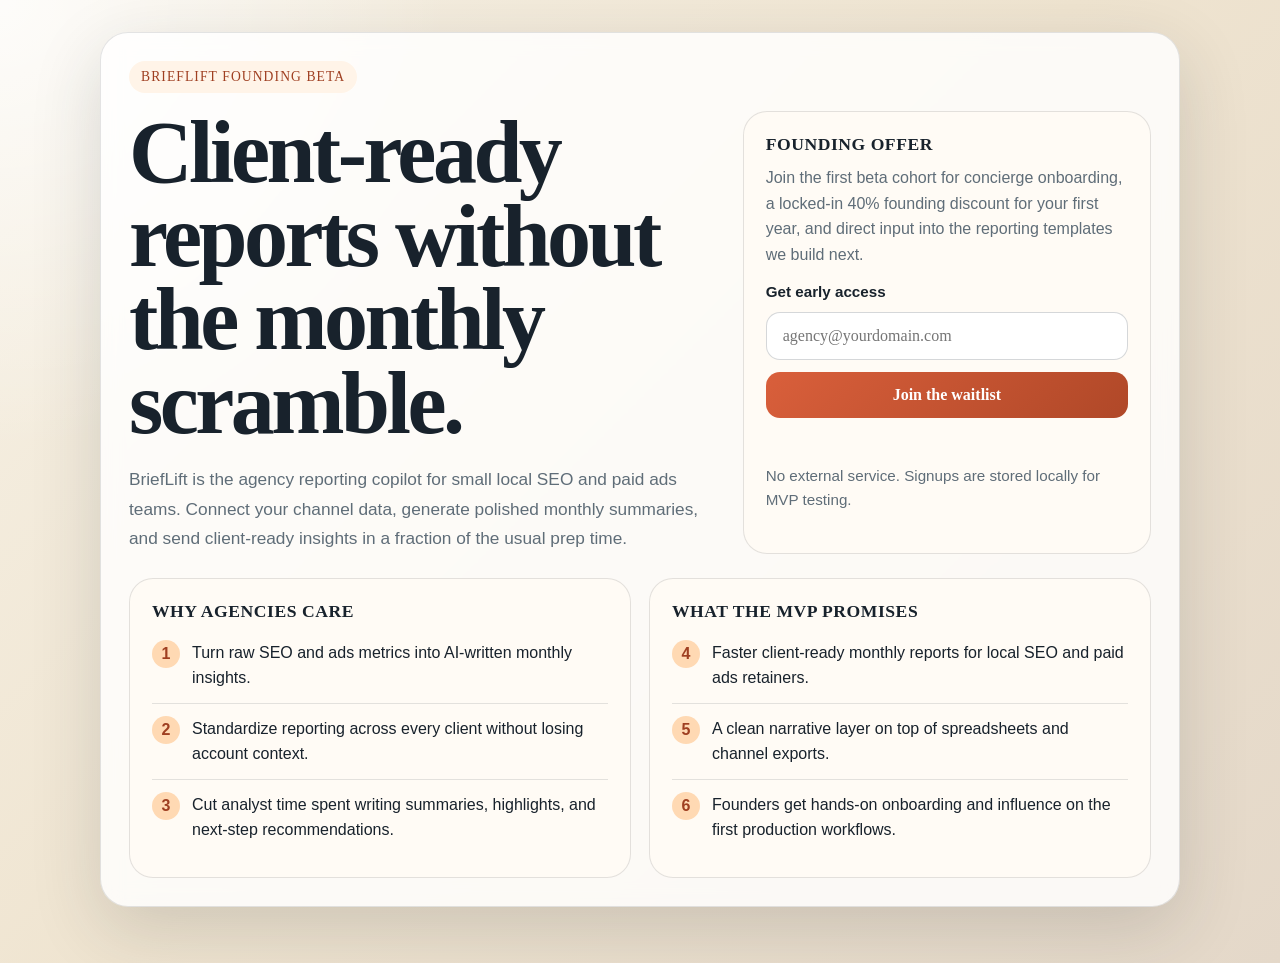
==== index.html @ 792a9b50 "feat: add agency reporting landing MVP" ====
<!DOCTYPE html>
<html lang="en">
  <head>
    <meta charset="UTF-8" />
    <meta name="viewport" content="width=device-width, initial-scale=1.0" />
    <title>BriefLift | Agency Reporting Copilot</title>
    <style>
      :root {
        color-scheme: light;
        --bg: #f3efe5;
        --panel: rgba(255, 255, 255, 0.82);
        --ink: #18222c;
        --muted: #5f6d78;
        --line: rgba(24, 34, 44, 0.12);
        --accent: #d95f3b;
        --accent-dark: #9f3f21;
        --highlight: #ffd9b3;
        --shadow: 0 22px 70px rgba(35, 41, 48, 0.16);
      }

      * {
        box-sizing: border-box;
      }

      body {
        margin: 0;
        font-family: Georgia, "Times New Roman", serif;
        color: var(--ink);
        background:
          radial-gradient(circle at top left, rgba(255, 255, 255, 0.8), transparent 28%),
          linear-gradient(135deg, #f7f2e7 0%, #efe4d0 48%, #e4d8c9 100%);
      }

      .shell {
        min-height: 100vh;
        padding: 32px 20px 56px;
      }

      .hero {
        max-width: 1080px;
        margin: 0 auto;
        padding: 28px;
        border: 1px solid var(--line);
        border-radius: 28px;
        background: var(--panel);
        box-shadow: var(--shadow);
        backdrop-filter: blur(10px);
      }

      .eyebrow {
        display: inline-block;
        margin: 0 0 18px;
        padding: 8px 12px;
        border-radius: 999px;
        background: #fff4e8;
        color: var(--accent-dark);
        font-size: 0.85rem;
        letter-spacing: 0.08em;
        text-transform: uppercase;
      }

      .grid {
        display: grid;
        grid-template-columns: minmax(0, 1.3fr) minmax(320px, 0.9fr);
        gap: 24px;
      }

      h1 {
        margin: 0;
        font-size: clamp(2.8rem, 7vw, 5.5rem);
        line-height: 0.95;
        letter-spacing: -0.04em;
      }

      .lede {
        max-width: 40rem;
        margin: 20px 0 0;
        font-family: "Trebuchet MS", Arial, sans-serif;
        font-size: 1.08rem;
        line-height: 1.7;
        color: var(--muted);
      }

      .panel {
        padding: 22px;
        border: 1px solid var(--line);
        border-radius: 24px;
        background: rgba(255, 251, 245, 0.94);
      }

      .panel h2,
      .details h2 {
        margin: 0 0 10px;
        font-size: 1.1rem;
        letter-spacing: 0.03em;
        text-transform: uppercase;
      }

      .offer-copy,
      .panel p,
      li,
      .fine {
        font-family: "Trebuchet MS", Arial, sans-serif;
        line-height: 1.6;
      }

      .offer-copy {
        margin: 0 0 14px;
        color: var(--muted);
      }

      ul {
        margin: 18px 0 0;
        padding: 0;
        list-style: none;
      }

      li {
        display: flex;
        gap: 12px;
        padding: 12px 0;
        border-top: 1px solid var(--line);
      }

      li:first-child {
        border-top: 0;
        padding-top: 0;
      }

      .mark {
        flex: 0 0 auto;
        width: 28px;
        height: 28px;
        border-radius: 50%;
        display: grid;
        place-items: center;
        background: var(--highlight);
        color: var(--accent-dark);
        font-weight: 700;
      }

      form {
        display: grid;
        gap: 12px;
        margin-top: 16px;
      }

      label {
        font-family: "Trebuchet MS", Arial, sans-serif;
        font-size: 0.95rem;
        font-weight: 700;
      }

      input {
        width: 100%;
        padding: 14px 16px;
        border: 1px solid rgba(24, 34, 44, 0.18);
        border-radius: 14px;
        font: inherit;
        background: #fff;
      }

      button {
        border: 0;
        border-radius: 14px;
        padding: 14px 16px;
        font: inherit;
        font-weight: 700;
        color: #fff;
        background: linear-gradient(135deg, var(--accent) 0%, #b04828 100%);
        cursor: pointer;
      }

      button:hover {
        filter: brightness(1.03);
      }

      #form-status {
        min-height: 1.5em;
        margin: 6px 0 0;
        color: var(--accent-dark);
        font-family: "Trebuchet MS", Arial, sans-serif;
      }

      .details {
        margin-top: 24px;
        display: grid;
        grid-template-columns: repeat(2, minmax(0, 1fr));
        gap: 18px;
      }

      .fine {
        color: var(--muted);
        font-size: 0.95rem;
      }

      @media (max-width: 860px) {
        .grid,
        .details {
          grid-template-columns: 1fr;
        }

        .hero {
          padding: 20px;
        }
      }
    </style>
  </head>
  <body>
    <main class="shell">
      <section class="hero">
        <span class="eyebrow">BriefLift founding beta</span>
        <div class="grid">
          <div>
            <h1>Client-ready reports without the monthly scramble.</h1>
            <p class="lede">
              BriefLift is the agency reporting copilot for small local SEO and paid ads teams.
              Connect your channel data, generate polished monthly summaries, and send client-ready
              insights in a fraction of the usual prep time.
            </p>
          </div>

          <aside class="panel">
            <h2>Founding offer</h2>
            <p class="offer-copy">
              Join the first beta cohort for concierge onboarding, a locked-in 40% founding
              discount for your first year, and direct input into the reporting templates we build
              next.
            </p>

            <form id="signup-form">
              <label for="email">Get early access</label>
              <input
                id="email"
                name="email"
                type="email"
                autocomplete="email"
                placeholder="agency@yourdomain.com"
                required
              />
              <button type="submit">Join the waitlist</button>
            </form>
            <p id="form-status" aria-live="polite"></p>
            <p class="fine">No external service. Signups are stored locally for MVP testing.</p>
          </aside>
        </div>

        <section class="details">
          <div class="panel">
            <h2>Why agencies care</h2>
            <ul>
              <li><span class="mark">1</span><span>Turn raw SEO and ads metrics into AI-written monthly insights.</span></li>
              <li><span class="mark">2</span><span>Standardize reporting across every client without losing account context.</span></li>
              <li><span class="mark">3</span><span>Cut analyst time spent writing summaries, highlights, and next-step recommendations.</span></li>
            </ul>
          </div>

          <div class="panel">
            <h2>What the MVP promises</h2>
            <ul>
              <li><span class="mark">4</span><span>Faster client-ready monthly reports for local SEO and paid ads retainers.</span></li>
              <li><span class="mark">5</span><span>A clean narrative layer on top of spreadsheets and channel exports.</span></li>
              <li><span class="mark">6</span><span>Founders get hands-on onboarding and influence on the first production workflows.</span></li>
            </ul>
          </div>
        </section>
      </section>
    </main>

    <script>
      const form = document.getElementById("signup-form");
      const emailInput = document.getElementById("email");
      const statusEl = document.getElementById("form-status");

      form.addEventListener("submit", async (event) => {
        event.preventDefault();
        statusEl.textContent = "Saving your spot...";

        try {
          const response = await fetch("/signup", {
            method: "POST",
            headers: { "Content-Type": "application/json" },
            body: JSON.stringify({ email: emailInput.value }),
          });

          const payload = await response.json();
          statusEl.textContent = payload.message;

          if (response.ok) {
            form.reset();
          }
        } catch (error) {
          statusEl.textContent = "Local signup failed. Try again.";
        }
      });
    </script>
  </body>
</html>
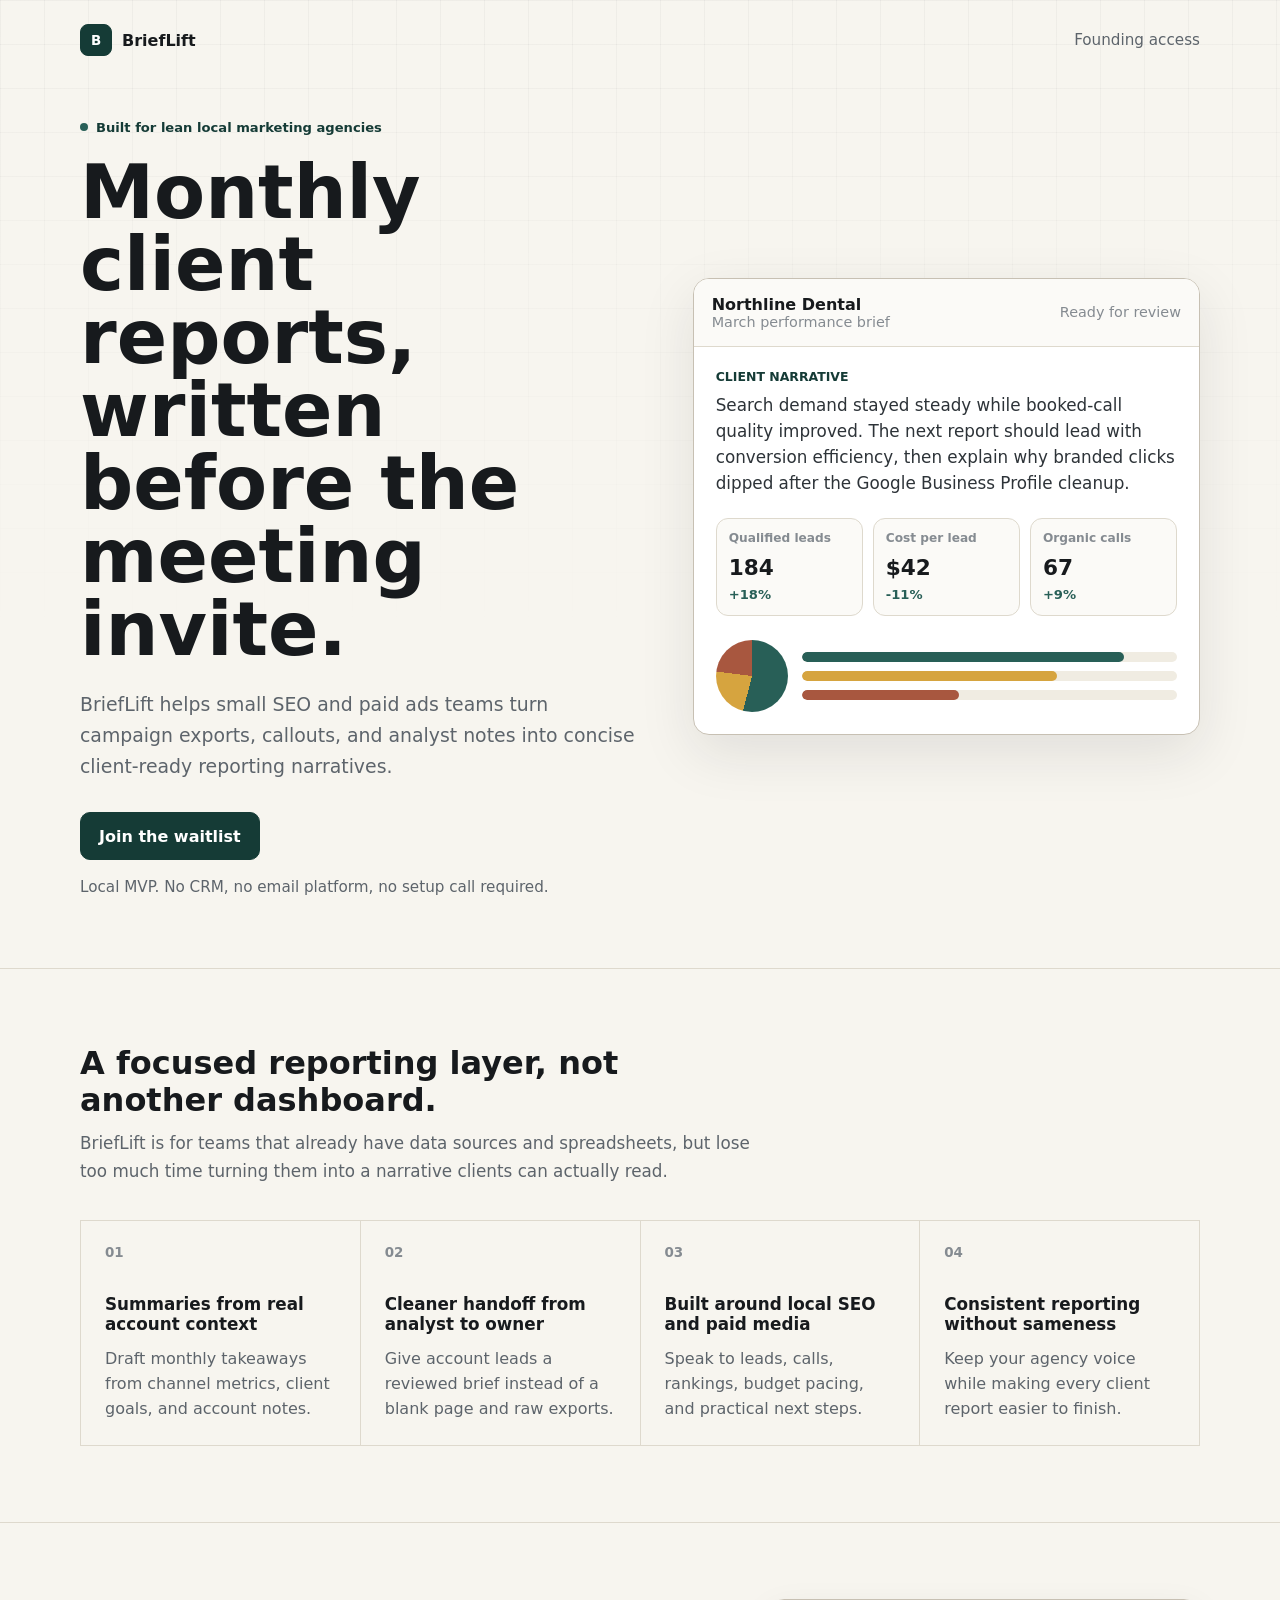
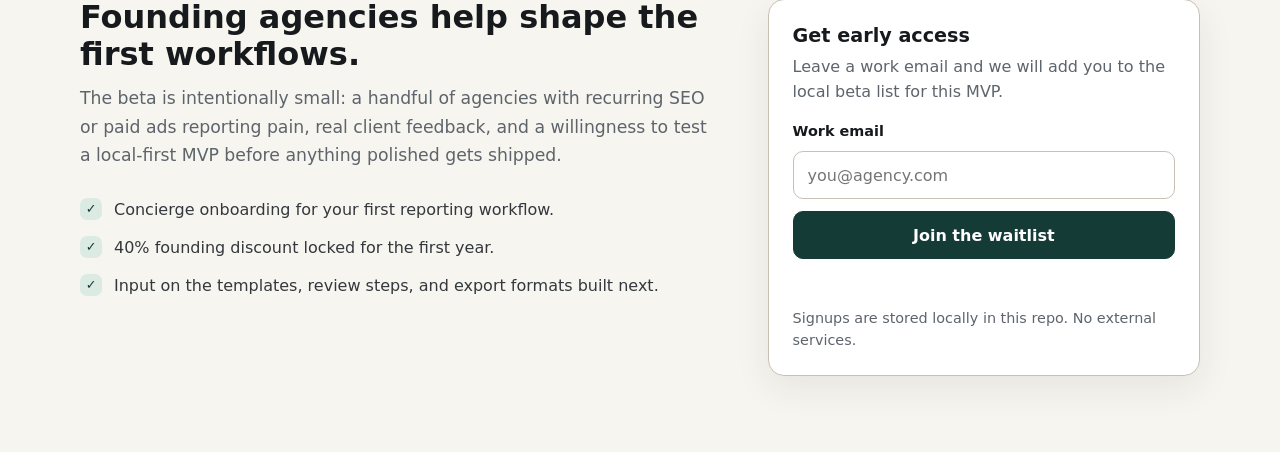
==== commit 523020ff: "feat: refine agency waitlist landing page" ====
--- a/index.html
+++ b/index.html
@@ -1,298 +1,707 @@
-<!DOCTYPE html>
-<html lang="en">
-  <head>
-    <meta charset="UTF-8" />
-    <meta name="viewport" content="width=device-width, initial-scale=1.0" />
-    <title>BriefLift | Agency Reporting Copilot</title>
-    <style>
-      :root {
-        color-scheme: light;
-        --bg: #f3efe5;
-        --panel: rgba(255, 255, 255, 0.82);
-        --ink: #18222c;
-        --muted: #5f6d78;
-        --line: rgba(24, 34, 44, 0.12);
-        --accent: #d95f3b;
-        --accent-dark: #9f3f21;
-        --highlight: #ffd9b3;
-        --shadow: 0 22px 70px rgba(35, 41, 48, 0.16);
-      }
-
-      * {
-        box-sizing: border-box;
-      }
-
-      body {
-        margin: 0;
-        font-family: Georgia, "Times New Roman", serif;
-        color: var(--ink);
-        background:
-          radial-gradient(circle at top left, rgba(255, 255, 255, 0.8), transparent 28%),
-          linear-gradient(135deg, #f7f2e7 0%, #efe4d0 48%, #e4d8c9 100%);
-      }
-
-      .shell {
-        min-height: 100vh;
-        padding: 32px 20px 56px;
-      }
-
-      .hero {
-        max-width: 1080px;
-        margin: 0 auto;
-        padding: 28px;
-        border: 1px solid var(--line);
-        border-radius: 28px;
-        background: var(--panel);
-        box-shadow: var(--shadow);
-        backdrop-filter: blur(10px);
-      }
-
-      .eyebrow {
-        display: inline-block;
-        margin: 0 0 18px;
-        padding: 8px 12px;
-        border-radius: 999px;
-        background: #fff4e8;
-        color: var(--accent-dark);
-        font-size: 0.85rem;
-        letter-spacing: 0.08em;
-        text-transform: uppercase;
-      }
-
-      .grid {
-        display: grid;
-        grid-template-columns: minmax(0, 1.3fr) minmax(320px, 0.9fr);
-        gap: 24px;
-      }
-
-      h1 {
-        margin: 0;
-        font-size: clamp(2.8rem, 7vw, 5.5rem);
-        line-height: 0.95;
-        letter-spacing: -0.04em;
-      }
-
-      .lede {
-        max-width: 40rem;
-        margin: 20px 0 0;
-        font-family: "Trebuchet MS", Arial, sans-serif;
-        font-size: 1.08rem;
-        line-height: 1.7;
-        color: var(--muted);
-      }
-
-      .panel {
-        padding: 22px;
-        border: 1px solid var(--line);
-        border-radius: 24px;
-        background: rgba(255, 251, 245, 0.94);
-      }
-
-      .panel h2,
-      .details h2 {
-        margin: 0 0 10px;
-        font-size: 1.1rem;
-        letter-spacing: 0.03em;
-        text-transform: uppercase;
-      }
-
-      .offer-copy,
-      .panel p,
-      li,
-      .fine {
-        font-family: "Trebuchet MS", Arial, sans-serif;
-        line-height: 1.6;
-      }
-
-      .offer-copy {
-        margin: 0 0 14px;
-        color: var(--muted);
-      }
-
-      ul {
-        margin: 18px 0 0;
-        padding: 0;
-        list-style: none;
-      }
-
-      li {
-        display: flex;
-        gap: 12px;
-        padding: 12px 0;
-        border-top: 1px solid var(--line);
-      }
-
-      li:first-child {
-        border-top: 0;
-        padding-top: 0;
-      }
-
-      .mark {
-        flex: 0 0 auto;
-        width: 28px;
-        height: 28px;
-        border-radius: 50%;
-        display: grid;
-        place-items: center;
-        background: var(--highlight);
-        color: var(--accent-dark);
-        font-weight: 700;
-      }
-
-      form {
-        display: grid;
-        gap: 12px;
-        margin-top: 16px;
-      }
-
-      label {
-        font-family: "Trebuchet MS", Arial, sans-serif;
-        font-size: 0.95rem;
-        font-weight: 700;
-      }
-
-      input {
-        width: 100%;
-        padding: 14px 16px;
-        border: 1px solid rgba(24, 34, 44, 0.18);
-        border-radius: 14px;
-        font: inherit;
-        background: #fff;
-      }
-
-      button {
-        border: 0;
-        border-radius: 14px;
-        padding: 14px 16px;
-        font: inherit;
-        font-weight: 700;
-        color: #fff;
-        background: linear-gradient(135deg, var(--accent) 0%, #b04828 100%);
-        cursor: pointer;
-      }
-
-      button:hover {
-        filter: brightness(1.03);
-      }
-
-      #form-status {
-        min-height: 1.5em;
-        margin: 6px 0 0;
-        color: var(--accent-dark);
-        font-family: "Trebuchet MS", Arial, sans-serif;
-      }
-
-      .details {
-        margin-top: 24px;
-        display: grid;
-        grid-template-columns: repeat(2, minmax(0, 1fr));
-        gap: 18px;
-      }
-
-      .fine {
-        color: var(--muted);
-        font-size: 0.95rem;
-      }
-
-      @media (max-width: 860px) {
-        .grid,
-        .details {
-          grid-template-columns: 1fr;
-        }
-
-        .hero {
-          padding: 20px;
-        }
-      }
-    </style>
-  </head>
-  <body>
-    <main class="shell">
-      <section class="hero">
-        <span class="eyebrow">BriefLift founding beta</span>
-        <div class="grid">
-          <div>
-            <h1>Client-ready reports without the monthly scramble.</h1>
-            <p class="lede">
-              BriefLift is the agency reporting copilot for small local SEO and paid ads teams.
-              Connect your channel data, generate polished monthly summaries, and send client-ready
-              insights in a fraction of the usual prep time.
-            </p>
-          </div>
-
-          <aside class="panel">
-            <h2>Founding offer</h2>
-            <p class="offer-copy">
-              Join the first beta cohort for concierge onboarding, a locked-in 40% founding
-              discount for your first year, and direct input into the reporting templates we build
-              next.
-            </p>
-
-            <form id="signup-form">
-              <label for="email">Get early access</label>
-              <input
-                id="email"
-                name="email"
-                type="email"
-                autocomplete="email"
-                placeholder="agency@yourdomain.com"
-                required
-              />
-              <button type="submit">Join the waitlist</button>
-            </form>
-            <p id="form-status" aria-live="polite"></p>
-            <p class="fine">No external service. Signups are stored locally for MVP testing.</p>
-          </aside>
-        </div>
-
-        <section class="details">
-          <div class="panel">
-            <h2>Why agencies care</h2>
-            <ul>
-              <li><span class="mark">1</span><span>Turn raw SEO and ads metrics into AI-written monthly insights.</span></li>
-              <li><span class="mark">2</span><span>Standardize reporting across every client without losing account context.</span></li>
-              <li><span class="mark">3</span><span>Cut analyst time spent writing summaries, highlights, and next-step recommendations.</span></li>
-            </ul>
-          </div>
-
-          <div class="panel">
-            <h2>What the MVP promises</h2>
-            <ul>
-              <li><span class="mark">4</span><span>Faster client-ready monthly reports for local SEO and paid ads retainers.</span></li>
-              <li><span class="mark">5</span><span>A clean narrative layer on top of spreadsheets and channel exports.</span></li>
-              <li><span class="mark">6</span><span>Founders get hands-on onboarding and influence on the first production workflows.</span></li>
-            </ul>
-          </div>
-        </section>
-      </section>
-    </main>
-
-    <script>
-      const form = document.getElementById("signup-form");
-      const emailInput = document.getElementById("email");
-      const statusEl = document.getElementById("form-status");
-
-      form.addEventListener("submit", async (event) => {
-        event.preventDefault();
-        statusEl.textContent = "Saving your spot...";
-
-        try {
-          const response = await fetch("/signup", {
-            method: "POST",
-            headers: { "Content-Type": "application/json" },
-            body: JSON.stringify({ email: emailInput.value }),
-          });
-
-          const payload = await response.json();
-          statusEl.textContent = payload.message;
-
-          if (response.ok) {
-            form.reset();
-          }
-        } catch (error) {
-          statusEl.textContent = "Local signup failed. Try again.";
-        }
-      });
-    </script>
-  </body>
-</html>
+<!DOCTYPE html>
+<html lang="en">
+  <head>
+    <meta charset="UTF-8" />
+    <meta name="viewport" content="width=device-width, initial-scale=1.0" />
+    <title>BriefLift | Agency Reporting Copilot</title>
+    <style>
+      :root {
+        color-scheme: light;
+        --bg: #f7f5ef;
+        --surface: #ffffff;
+        --surface-soft: #f0ece2;
+        --ink: #171a1d;
+        --muted: #5d646b;
+        --quiet: #858b91;
+        --line: #ded9cd;
+        --line-strong: #c7c0b3;
+        --accent: #285f57;
+        --accent-dark: #153b36;
+        --accent-soft: #dceae4;
+        --terra: #a8573f;
+        --gold: #d6a43f;
+        --shadow: 0 18px 55px rgba(30, 34, 38, 0.1);
+      }
+
+      * {
+        box-sizing: border-box;
+      }
+
+      html {
+        scroll-behavior: smooth;
+      }
+
+      body {
+        margin: 0;
+        font-family:
+          Inter, ui-sans-serif, system-ui, -apple-system, BlinkMacSystemFont, "Segoe UI",
+          sans-serif;
+        color: var(--ink);
+        background: var(--bg);
+      }
+
+      body::before {
+        content: "";
+        position: fixed;
+        inset: 0;
+        z-index: -1;
+        background-image:
+          linear-gradient(rgba(23, 26, 29, 0.035) 1px, transparent 1px),
+          linear-gradient(90deg, rgba(23, 26, 29, 0.035) 1px, transparent 1px);
+        background-size: 44px 44px;
+        mask-image: linear-gradient(to bottom, black, transparent 72%);
+      }
+
+      a {
+        color: inherit;
+      }
+
+      .page {
+        min-height: 100vh;
+      }
+
+      .nav,
+      .hero,
+      .section-inner {
+        width: min(1120px, calc(100% - 40px));
+        margin: 0 auto;
+      }
+
+      .nav {
+        display: flex;
+        align-items: center;
+        justify-content: space-between;
+        gap: 20px;
+        padding: 24px 0;
+      }
+
+      .brand {
+        display: flex;
+        align-items: center;
+        gap: 10px;
+        font-weight: 750;
+      }
+
+      .brand-mark {
+        width: 32px;
+        height: 32px;
+        border: 1px solid var(--accent-dark);
+        border-radius: 8px;
+        display: grid;
+        place-items: center;
+        color: var(--surface);
+        background: var(--accent-dark);
+        font-size: 0.84rem;
+      }
+
+      .nav-link {
+        color: var(--muted);
+        font-size: 0.95rem;
+        text-decoration: none;
+      }
+
+      .hero {
+        display: grid;
+        grid-template-columns: minmax(0, 1.05fr) minmax(360px, 0.95fr);
+        align-items: center;
+        gap: 52px;
+        min-height: calc(100vh - 84px);
+        padding: 36px 0 72px;
+      }
+
+      .eyebrow {
+        display: inline-flex;
+        align-items: center;
+        gap: 8px;
+        margin: 0 0 22px;
+        color: var(--accent-dark);
+        font-size: 0.82rem;
+        font-weight: 700;
+      }
+
+      .eyebrow::before {
+        content: "";
+        width: 8px;
+        height: 8px;
+        border-radius: 999px;
+        background: var(--accent);
+      }
+
+      h1,
+      h2,
+      h3,
+      p {
+        margin-top: 0;
+      }
+
+      h1 {
+        max-width: 760px;
+        margin-bottom: 22px;
+        font-size: 4.65rem;
+        line-height: 0.98;
+        letter-spacing: 0;
+      }
+
+      .lede {
+        max-width: 640px;
+        margin-bottom: 30px;
+        color: var(--muted);
+        font-size: 1.18rem;
+        line-height: 1.65;
+      }
+
+      .hero-actions {
+        display: flex;
+        align-items: center;
+        flex-wrap: wrap;
+        gap: 18px;
+      }
+
+      .button {
+        min-height: 48px;
+        border: 1px solid var(--accent-dark);
+        border-radius: 10px;
+        display: inline-flex;
+        align-items: center;
+        justify-content: center;
+        padding: 0 18px;
+        color: var(--surface);
+        background: var(--accent-dark);
+        font-weight: 750;
+        text-decoration: none;
+      }
+
+      .proof {
+        color: var(--muted);
+        font-size: 0.95rem;
+      }
+
+      .report-preview {
+        border: 1px solid var(--line-strong);
+        border-radius: 16px;
+        background: var(--surface);
+        box-shadow: var(--shadow);
+        overflow: hidden;
+      }
+
+      .report-topbar {
+        display: flex;
+        align-items: center;
+        justify-content: space-between;
+        padding: 16px 18px;
+        border-bottom: 1px solid var(--line);
+        background: #fbfaf7;
+      }
+
+      .client-name {
+        font-weight: 760;
+      }
+
+      .period {
+        color: var(--quiet);
+        font-size: 0.9rem;
+      }
+
+      .report-body {
+        padding: 22px;
+      }
+
+      .insight-label {
+        margin-bottom: 8px;
+        color: var(--accent-dark);
+        font-size: 0.78rem;
+        font-weight: 800;
+        text-transform: uppercase;
+      }
+
+      .insight {
+        margin-bottom: 22px;
+        color: #2d3338;
+        font-size: 1.05rem;
+        line-height: 1.55;
+      }
+
+      .metric-grid {
+        display: grid;
+        grid-template-columns: repeat(3, 1fr);
+        gap: 10px;
+        margin-bottom: 24px;
+      }
+
+      .metric {
+        min-height: 94px;
+        border: 1px solid var(--line);
+        border-radius: 12px;
+        padding: 12px;
+        background: #fbfaf7;
+      }
+
+      .metric span {
+        display: block;
+        color: var(--quiet);
+        font-size: 0.76rem;
+        font-weight: 700;
+      }
+
+      .metric strong {
+        display: block;
+        margin: 10px 0 4px;
+        font-size: 1.35rem;
+      }
+
+      .metric em {
+        color: var(--accent);
+        font-size: 0.82rem;
+        font-style: normal;
+        font-weight: 800;
+      }
+
+      .chart {
+        display: grid;
+        grid-template-columns: 72px 1fr;
+        align-items: center;
+        gap: 14px;
+      }
+
+      .donut {
+        width: 72px;
+        height: 72px;
+        border-radius: 50%;
+        background: conic-gradient(var(--accent) 0 54%, var(--gold) 54% 77%, var(--terra) 77%);
+      }
+
+      .bars {
+        display: grid;
+        gap: 9px;
+      }
+
+      .bar {
+        height: 10px;
+        border-radius: 999px;
+        background: var(--surface-soft);
+        overflow: hidden;
+      }
+
+      .bar span {
+        display: block;
+        height: 100%;
+        border-radius: inherit;
+        background: var(--accent);
+      }
+
+      .bar:nth-child(2) span {
+        width: 68%;
+        background: var(--gold);
+      }
+
+      .bar:nth-child(3) span {
+        width: 42%;
+        background: var(--terra);
+      }
+
+      .bar:nth-child(1) span {
+        width: 86%;
+      }
+
+      .section {
+        border-top: 1px solid var(--line);
+        padding: 76px 0;
+      }
+
+      .section-heading {
+        max-width: 690px;
+        margin-bottom: 34px;
+      }
+
+      h2 {
+        margin-bottom: 12px;
+        font-size: 2rem;
+        line-height: 1.14;
+        letter-spacing: 0;
+      }
+
+      .section-heading p {
+        color: var(--muted);
+        font-size: 1.05rem;
+        line-height: 1.65;
+      }
+
+      .value-list {
+        display: grid;
+        grid-template-columns: repeat(4, 1fr);
+        gap: 1px;
+        background: var(--line);
+        border: 1px solid var(--line);
+      }
+
+      .value-item {
+        min-height: 220px;
+        padding: 24px;
+        background: var(--bg);
+      }
+
+      .value-item span {
+        display: block;
+        margin-bottom: 34px;
+        color: var(--quiet);
+        font-size: 0.84rem;
+        font-weight: 800;
+      }
+
+      .value-item h3 {
+        margin-bottom: 12px;
+        font-size: 1.05rem;
+      }
+
+      .value-item p {
+        margin-bottom: 0;
+        color: var(--muted);
+        line-height: 1.58;
+      }
+
+      .offer {
+        display: grid;
+        grid-template-columns: minmax(0, 0.92fr) minmax(340px, 0.62fr);
+        gap: 46px;
+        align-items: start;
+      }
+
+      .offer-copy {
+        color: var(--muted);
+        font-size: 1.08rem;
+        line-height: 1.65;
+      }
+
+      .offer-points {
+        display: grid;
+        gap: 14px;
+        margin-top: 28px;
+        padding: 0;
+        list-style: none;
+      }
+
+      .offer-points li {
+        display: flex;
+        gap: 12px;
+        color: #33383d;
+        line-height: 1.5;
+      }
+
+      .tick {
+        flex: 0 0 auto;
+        width: 22px;
+        height: 22px;
+        border-radius: 7px;
+        display: grid;
+        place-items: center;
+        color: var(--accent-dark);
+        background: var(--accent-soft);
+        font-size: 0.8rem;
+        font-weight: 900;
+      }
+
+      .signup-panel {
+        border: 1px solid var(--line-strong);
+        border-radius: 16px;
+        padding: 24px;
+        background: var(--surface);
+        box-shadow: 0 12px 35px rgba(30, 34, 38, 0.08);
+      }
+
+      .signup-panel h3 {
+        margin-bottom: 8px;
+        font-size: 1.2rem;
+      }
+
+      .signup-panel p {
+        color: var(--muted);
+        line-height: 1.55;
+      }
+
+      form {
+        display: grid;
+        gap: 12px;
+        margin-top: 18px;
+      }
+
+      label {
+        font-size: 0.9rem;
+        font-weight: 760;
+      }
+
+      input {
+        width: 100%;
+        min-height: 48px;
+        border: 1px solid var(--line-strong);
+        border-radius: 10px;
+        padding: 0 14px;
+        color: var(--ink);
+        background: #fff;
+        font: inherit;
+      }
+
+      input:focus {
+        outline: 3px solid rgba(40, 95, 87, 0.2);
+        border-color: var(--accent);
+      }
+
+      button {
+        min-height: 48px;
+        border: 1px solid var(--accent-dark);
+        border-radius: 10px;
+        padding: 0 16px;
+        color: #fff;
+        background: var(--accent-dark);
+        font: inherit;
+        font-weight: 800;
+        cursor: pointer;
+      }
+
+      button:hover {
+        background: #0f302c;
+      }
+
+      #form-status {
+        min-height: 1.45em;
+        margin: 12px 0 0;
+        color: var(--accent-dark);
+        font-size: 0.93rem;
+        font-weight: 720;
+      }
+
+      .fine {
+        margin: 14px 0 0;
+        color: var(--quiet);
+        font-size: 0.9rem;
+      }
+
+      @media (max-width: 960px) {
+        .hero,
+        .offer {
+          grid-template-columns: 1fr;
+        }
+
+        .hero {
+          min-height: auto;
+          padding-top: 44px;
+        }
+
+        h1 {
+          font-size: 3.45rem;
+        }
+
+        .value-list {
+          grid-template-columns: repeat(2, 1fr);
+        }
+      }
+
+      @media (max-width: 640px) {
+        .nav,
+        .hero,
+        .section-inner {
+          width: min(100% - 28px, 1120px);
+        }
+
+        .nav {
+          padding: 18px 0;
+        }
+
+        .nav-link {
+          display: none;
+        }
+
+        h1 {
+          font-size: 2.7rem;
+          line-height: 1.04;
+        }
+
+        .lede {
+          font-size: 1.04rem;
+        }
+
+        .metric-grid,
+        .value-list {
+          grid-template-columns: 1fr;
+        }
+
+        .report-body,
+        .signup-panel {
+          padding: 18px;
+        }
+
+        .section {
+          padding: 56px 0;
+        }
+      }
+    </style>
+  </head>
+  <body>
+    <main class="page">
+      <nav class="nav" aria-label="Main navigation">
+        <div class="brand" aria-label="BriefLift">
+          <span class="brand-mark">B</span>
+          <span>BriefLift</span>
+        </div>
+        <a class="nav-link" href="#early-access">Founding access</a>
+      </nav>
+
+      <section class="hero">
+        <div>
+          <p class="eyebrow">Built for lean local marketing agencies</p>
+          <h1>Monthly client reports, written before the meeting invite.</h1>
+          <p class="lede">
+            BriefLift helps small SEO and paid ads teams turn campaign exports, callouts, and
+            analyst notes into concise client-ready reporting narratives.
+          </p>
+          <div class="hero-actions">
+            <a class="button" href="#early-access">Join the waitlist</a>
+            <span class="proof">Local MVP. No CRM, no email platform, no setup call required.</span>
+          </div>
+        </div>
+
+        <aside class="report-preview" aria-label="Example reporting summary preview">
+          <div class="report-topbar">
+            <div>
+              <div class="client-name">Northline Dental</div>
+              <div class="period">March performance brief</div>
+            </div>
+            <span class="period">Ready for review</span>
+          </div>
+          <div class="report-body">
+            <div class="insight-label">Client narrative</div>
+            <p class="insight">
+              Search demand stayed steady while booked-call quality improved. The next report should
+              lead with conversion efficiency, then explain why branded clicks dipped after the
+              Google Business Profile cleanup.
+            </p>
+            <div class="metric-grid">
+              <div class="metric">
+                <span>Qualified leads</span>
+                <strong>184</strong>
+                <em>+18%</em>
+              </div>
+              <div class="metric">
+                <span>Cost per lead</span>
+                <strong>$42</strong>
+                <em>-11%</em>
+              </div>
+              <div class="metric">
+                <span>Organic calls</span>
+                <strong>67</strong>
+                <em>+9%</em>
+              </div>
+            </div>
+            <div class="chart" aria-hidden="true">
+              <div class="donut"></div>
+              <div class="bars">
+                <div class="bar"><span></span></div>
+                <div class="bar"><span></span></div>
+                <div class="bar"><span></span></div>
+              </div>
+            </div>
+          </div>
+        </aside>
+      </section>
+
+      <section class="section">
+        <div class="section-inner">
+          <div class="section-heading">
+            <h2>A focused reporting layer, not another dashboard.</h2>
+            <p>
+              BriefLift is for teams that already have data sources and spreadsheets, but lose too
+              much time turning them into a narrative clients can actually read.
+            </p>
+          </div>
+
+          <div class="value-list" aria-label="BriefLift value points">
+            <article class="value-item">
+              <span>01</span>
+              <h3>Summaries from real account context</h3>
+              <p>Draft monthly takeaways from channel metrics, client goals, and account notes.</p>
+            </article>
+            <article class="value-item">
+              <span>02</span>
+              <h3>Cleaner handoff from analyst to owner</h3>
+              <p>Give account leads a reviewed brief instead of a blank page and raw exports.</p>
+            </article>
+            <article class="value-item">
+              <span>03</span>
+              <h3>Built around local SEO and paid media</h3>
+              <p>Speak to leads, calls, rankings, budget pacing, and practical next steps.</p>
+            </article>
+            <article class="value-item">
+              <span>04</span>
+              <h3>Consistent reporting without sameness</h3>
+              <p>Keep your agency voice while making every client report easier to finish.</p>
+            </article>
+          </div>
+        </div>
+      </section>
+
+      <section class="section" id="early-access">
+        <div class="section-inner offer">
+          <div>
+            <h2>Founding agencies help shape the first workflows.</h2>
+            <p class="offer-copy">
+              The beta is intentionally small: a handful of agencies with recurring SEO or paid ads
+              reporting pain, real client feedback, and a willingness to test a local-first MVP
+              before anything polished gets shipped.
+            </p>
+            <ul class="offer-points">
+              <li><span class="tick">✓</span><span>Concierge onboarding for your first reporting workflow.</span></li>
+              <li><span class="tick">✓</span><span>40% founding discount locked for the first year.</span></li>
+              <li><span class="tick">✓</span><span>Input on the templates, review steps, and export formats built next.</span></li>
+            </ul>
+          </div>
+
+          <aside class="signup-panel">
+            <h3>Get early access</h3>
+            <p>Leave a work email and we will add you to the local beta list for this MVP.</p>
+            <form id="signup-form">
+              <label for="email">Work email</label>
+              <input
+                id="email"
+                name="email"
+                type="email"
+                autocomplete="email"
+                placeholder="you@agency.com"
+                required
+              />
+              <button type="submit">Join the waitlist</button>
+            </form>
+            <p id="form-status" aria-live="polite"></p>
+            <p class="fine">Signups are stored locally in this repo. No external services.</p>
+          </aside>
+        </div>
+      </section>
+    </main>
+
+    <script>
+      const form = document.getElementById("signup-form");
+      const emailInput = document.getElementById("email");
+      const statusEl = document.getElementById("form-status");
+
+      form.addEventListener("submit", async (event) => {
+        event.preventDefault();
+        statusEl.textContent = "Saving your spot...";
+
+        try {
+          const response = await fetch("/signup", {
+            method: "POST",
+            headers: { "Content-Type": "application/json" },
+            body: JSON.stringify({ email: emailInput.value }),
+          });
+
+          const payload = await response.json();
+          statusEl.textContent = payload.message;
+
+          if (response.ok) {
+            form.reset();
+          }
+        } catch (error) {
+          statusEl.textContent = "Local signup failed. Try again.";
+        }
+      });
+    </script>
+  </body>
+</html>
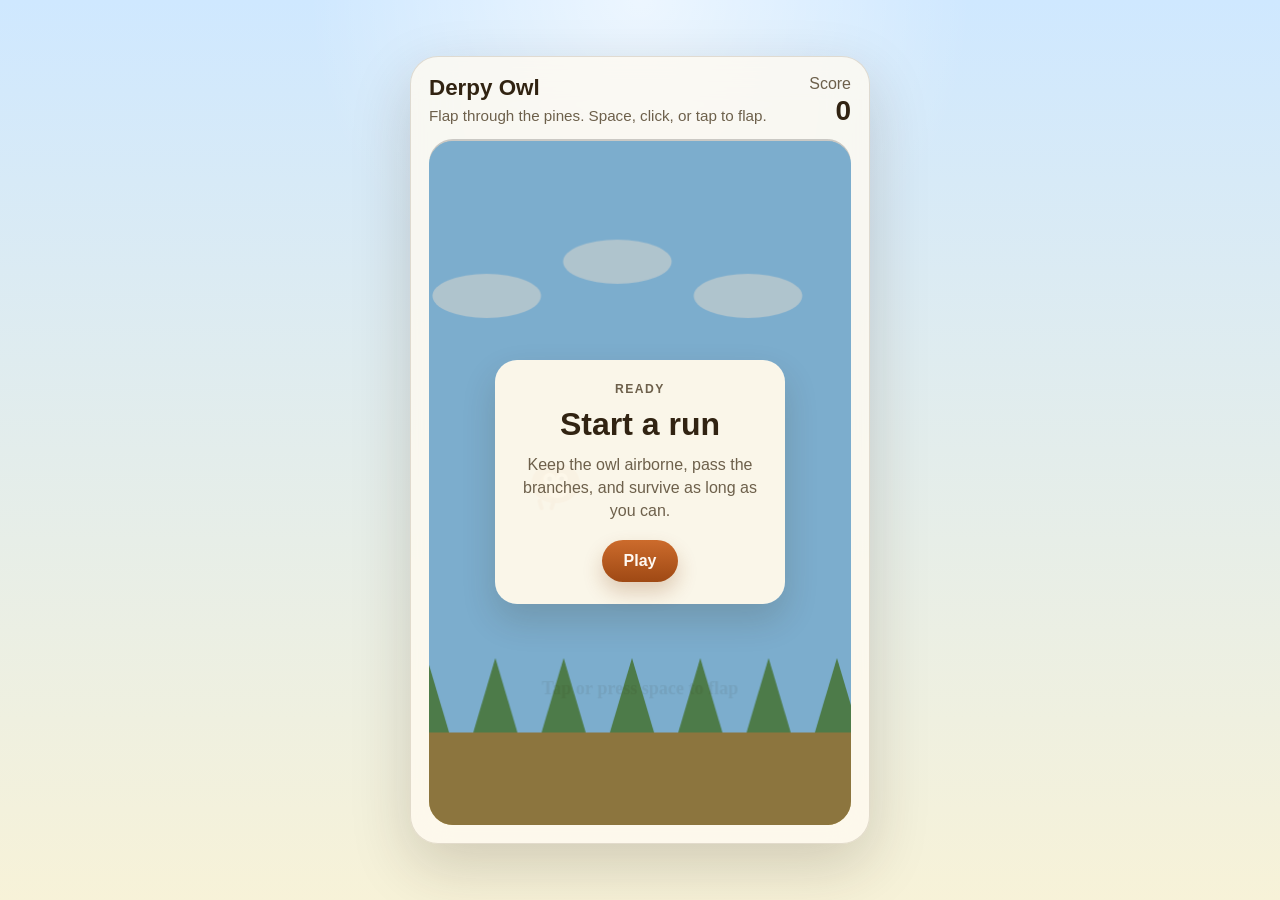
==== commit 157b8f02: "Add playable owl flapping loop" ====
--- a/index.html
+++ b/index.html
@@ -3,705 +3,40 @@
   <head>
     <meta charset="UTF-8" />
     <meta name="viewport" content="width=device-width, initial-scale=1.0" />
-    <title>BriefLift | Agency Reporting Copilot</title>
-    <style>
-      :root {
-        color-scheme: light;
-        --bg: #f7f5ef;
-        --surface: #ffffff;
-        --surface-soft: #f0ece2;
-        --ink: #171a1d;
-        --muted: #5d646b;
-        --quiet: #858b91;
-        --line: #ded9cd;
-        --line-strong: #c7c0b3;
-        --accent: #285f57;
-        --accent-dark: #153b36;
-        --accent-soft: #dceae4;
-        --terra: #a8573f;
-        --gold: #d6a43f;
-        --shadow: 0 18px 55px rgba(30, 34, 38, 0.1);
-      }
-
-      * {
-        box-sizing: border-box;
-      }
-
-      html {
-        scroll-behavior: smooth;
-      }
-
-      body {
-        margin: 0;
-        font-family:
-          Inter, ui-sans-serif, system-ui, -apple-system, BlinkMacSystemFont, "Segoe UI",
-          sans-serif;
-        color: var(--ink);
-        background: var(--bg);
-      }
-
-      body::before {
-        content: "";
-        position: fixed;
-        inset: 0;
-        z-index: -1;
-        background-image:
-          linear-gradient(rgba(23, 26, 29, 0.035) 1px, transparent 1px),
-          linear-gradient(90deg, rgba(23, 26, 29, 0.035) 1px, transparent 1px);
-        background-size: 44px 44px;
-        mask-image: linear-gradient(to bottom, black, transparent 72%);
-      }
-
-      a {
-        color: inherit;
-      }
-
-      .page {
-        min-height: 100vh;
-      }
-
-      .nav,
-      .hero,
-      .section-inner {
-        width: min(1120px, calc(100% - 40px));
-        margin: 0 auto;
-      }
-
-      .nav {
-        display: flex;
-        align-items: center;
-        justify-content: space-between;
-        gap: 20px;
-        padding: 24px 0;
-      }
-
-      .brand {
-        display: flex;
-        align-items: center;
-        gap: 10px;
-        font-weight: 750;
-      }
-
-      .brand-mark {
-        width: 32px;
-        height: 32px;
-        border: 1px solid var(--accent-dark);
-        border-radius: 8px;
-        display: grid;
-        place-items: center;
-        color: var(--surface);
-        background: var(--accent-dark);
-        font-size: 0.84rem;
-      }
-
-      .nav-link {
-        color: var(--muted);
-        font-size: 0.95rem;
-        text-decoration: none;
-      }
-
-      .hero {
-        display: grid;
-        grid-template-columns: minmax(0, 1.05fr) minmax(360px, 0.95fr);
-        align-items: center;
-        gap: 52px;
-        min-height: calc(100vh - 84px);
-        padding: 36px 0 72px;
-      }
-
-      .eyebrow {
-        display: inline-flex;
-        align-items: center;
-        gap: 8px;
-        margin: 0 0 22px;
-        color: var(--accent-dark);
-        font-size: 0.82rem;
-        font-weight: 700;
-      }
-
-      .eyebrow::before {
-        content: "";
-        width: 8px;
-        height: 8px;
-        border-radius: 999px;
-        background: var(--accent);
-      }
-
-      h1,
-      h2,
-      h3,
-      p {
-        margin-top: 0;
-      }
-
-      h1 {
-        max-width: 760px;
-        margin-bottom: 22px;
-        font-size: 4.65rem;
-        line-height: 0.98;
-        letter-spacing: 0;
-      }
-
-      .lede {
-        max-width: 640px;
-        margin-bottom: 30px;
-        color: var(--muted);
-        font-size: 1.18rem;
-        line-height: 1.65;
-      }
-
-      .hero-actions {
-        display: flex;
-        align-items: center;
-        flex-wrap: wrap;
-        gap: 18px;
-      }
-
-      .button {
-        min-height: 48px;
-        border: 1px solid var(--accent-dark);
-        border-radius: 10px;
-        display: inline-flex;
-        align-items: center;
-        justify-content: center;
-        padding: 0 18px;
-        color: var(--surface);
-        background: var(--accent-dark);
-        font-weight: 750;
-        text-decoration: none;
-      }
-
-      .proof {
-        color: var(--muted);
-        font-size: 0.95rem;
-      }
-
-      .report-preview {
-        border: 1px solid var(--line-strong);
-        border-radius: 16px;
-        background: var(--surface);
-        box-shadow: var(--shadow);
-        overflow: hidden;
-      }
-
-      .report-topbar {
-        display: flex;
-        align-items: center;
-        justify-content: space-between;
-        padding: 16px 18px;
-        border-bottom: 1px solid var(--line);
-        background: #fbfaf7;
-      }
-
-      .client-name {
-        font-weight: 760;
-      }
-
-      .period {
-        color: var(--quiet);
-        font-size: 0.9rem;
-      }
-
-      .report-body {
-        padding: 22px;
-      }
-
-      .insight-label {
-        margin-bottom: 8px;
-        color: var(--accent-dark);
-        font-size: 0.78rem;
-        font-weight: 800;
-        text-transform: uppercase;
-      }
-
-      .insight {
-        margin-bottom: 22px;
-        color: #2d3338;
-        font-size: 1.05rem;
-        line-height: 1.55;
-      }
-
-      .metric-grid {
-        display: grid;
-        grid-template-columns: repeat(3, 1fr);
-        gap: 10px;
-        margin-bottom: 24px;
-      }
-
-      .metric {
-        min-height: 94px;
-        border: 1px solid var(--line);
-        border-radius: 12px;
-        padding: 12px;
-        background: #fbfaf7;
-      }
-
-      .metric span {
-        display: block;
-        color: var(--quiet);
-        font-size: 0.76rem;
-        font-weight: 700;
-      }
-
-      .metric strong {
-        display: block;
-        margin: 10px 0 4px;
-        font-size: 1.35rem;
-      }
-
-      .metric em {
-        color: var(--accent);
-        font-size: 0.82rem;
-        font-style: normal;
-        font-weight: 800;
-      }
-
-      .chart {
-        display: grid;
-        grid-template-columns: 72px 1fr;
-        align-items: center;
-        gap: 14px;
-      }
-
-      .donut {
-        width: 72px;
-        height: 72px;
-        border-radius: 50%;
-        background: conic-gradient(var(--accent) 0 54%, var(--gold) 54% 77%, var(--terra) 77%);
-      }
-
-      .bars {
-        display: grid;
-        gap: 9px;
-      }
-
-      .bar {
-        height: 10px;
-        border-radius: 999px;
-        background: var(--surface-soft);
-        overflow: hidden;
-      }
-
-      .bar span {
-        display: block;
-        height: 100%;
-        border-radius: inherit;
-        background: var(--accent);
-      }
-
-      .bar:nth-child(2) span {
-        width: 68%;
-        background: var(--gold);
-      }
-
-      .bar:nth-child(3) span {
-        width: 42%;
-        background: var(--terra);
-      }
-
-      .bar:nth-child(1) span {
-        width: 86%;
-      }
-
-      .section {
-        border-top: 1px solid var(--line);
-        padding: 76px 0;
-      }
-
-      .section-heading {
-        max-width: 690px;
-        margin-bottom: 34px;
-      }
-
-      h2 {
-        margin-bottom: 12px;
-        font-size: 2rem;
-        line-height: 1.14;
-        letter-spacing: 0;
-      }
-
-      .section-heading p {
-        color: var(--muted);
-        font-size: 1.05rem;
-        line-height: 1.65;
-      }
-
-      .value-list {
-        display: grid;
-        grid-template-columns: repeat(4, 1fr);
-        gap: 1px;
-        background: var(--line);
-        border: 1px solid var(--line);
-      }
-
-      .value-item {
-        min-height: 220px;
-        padding: 24px;
-        background: var(--bg);
-      }
-
-      .value-item span {
-        display: block;
-        margin-bottom: 34px;
-        color: var(--quiet);
-        font-size: 0.84rem;
-        font-weight: 800;
-      }
-
-      .value-item h3 {
-        margin-bottom: 12px;
-        font-size: 1.05rem;
-      }
-
-      .value-item p {
-        margin-bottom: 0;
-        color: var(--muted);
-        line-height: 1.58;
-      }
-
-      .offer {
-        display: grid;
-        grid-template-columns: minmax(0, 0.92fr) minmax(340px, 0.62fr);
-        gap: 46px;
-        align-items: start;
-      }
-
-      .offer-copy {
-        color: var(--muted);
-        font-size: 1.08rem;
-        line-height: 1.65;
-      }
-
-      .offer-points {
-        display: grid;
-        gap: 14px;
-        margin-top: 28px;
-        padding: 0;
-        list-style: none;
-      }
-
-      .offer-points li {
-        display: flex;
-        gap: 12px;
-        color: #33383d;
-        line-height: 1.5;
-      }
-
-      .tick {
-        flex: 0 0 auto;
-        width: 22px;
-        height: 22px;
-        border-radius: 7px;
-        display: grid;
-        place-items: center;
-        color: var(--accent-dark);
-        background: var(--accent-soft);
-        font-size: 0.8rem;
-        font-weight: 900;
-      }
-
-      .signup-panel {
-        border: 1px solid var(--line-strong);
-        border-radius: 16px;
-        padding: 24px;
-        background: var(--surface);
-        box-shadow: 0 12px 35px rgba(30, 34, 38, 0.08);
-      }
-
-      .signup-panel h3 {
-        margin-bottom: 8px;
-        font-size: 1.2rem;
-      }
-
-      .signup-panel p {
-        color: var(--muted);
-        line-height: 1.55;
-      }
-
-      form {
-        display: grid;
-        gap: 12px;
-        margin-top: 18px;
-      }
-
-      label {
-        font-size: 0.9rem;
-        font-weight: 760;
-      }
-
-      input {
-        width: 100%;
-        min-height: 48px;
-        border: 1px solid var(--line-strong);
-        border-radius: 10px;
-        padding: 0 14px;
-        color: var(--ink);
-        background: #fff;
-        font: inherit;
-      }
-
-      input:focus {
-        outline: 3px solid rgba(40, 95, 87, 0.2);
-        border-color: var(--accent);
-      }
-
-      button {
-        min-height: 48px;
-        border: 1px solid var(--accent-dark);
-        border-radius: 10px;
-        padding: 0 16px;
-        color: #fff;
-        background: var(--accent-dark);
-        font: inherit;
-        font-weight: 800;
-        cursor: pointer;
-      }
-
-      button:hover {
-        background: #0f302c;
-      }
-
-      #form-status {
-        min-height: 1.45em;
-        margin: 12px 0 0;
-        color: var(--accent-dark);
-        font-size: 0.93rem;
-        font-weight: 720;
-      }
-
-      .fine {
-        margin: 14px 0 0;
-        color: var(--quiet);
-        font-size: 0.9rem;
-      }
-
-      @media (max-width: 960px) {
-        .hero,
-        .offer {
-          grid-template-columns: 1fr;
-        }
-
-        .hero {
-          min-height: auto;
-          padding-top: 44px;
-        }
-
-        h1 {
-          font-size: 3.45rem;
-        }
-
-        .value-list {
-          grid-template-columns: repeat(2, 1fr);
-        }
-      }
-
-      @media (max-width: 640px) {
-        .nav,
-        .hero,
-        .section-inner {
-          width: min(100% - 28px, 1120px);
-        }
-
-        .nav {
-          padding: 18px 0;
-        }
-
-        .nav-link {
-          display: none;
-        }
-
-        h1 {
-          font-size: 2.7rem;
-          line-height: 1.04;
-        }
-
-        .lede {
-          font-size: 1.04rem;
-        }
-
-        .metric-grid,
-        .value-list {
-          grid-template-columns: 1fr;
-        }
-
-        .report-body,
-        .signup-panel {
-          padding: 18px;
-        }
-
-        .section {
-          padding: 56px 0;
-        }
-      }
-    </style>
+    <title>Derpy Owl</title>
+    <link rel="stylesheet" href="styles.css" />
   </head>
   <body>
-    <main class="page">
-      <nav class="nav" aria-label="Main navigation">
-        <div class="brand" aria-label="BriefLift">
-          <span class="brand-mark">B</span>
-          <span>BriefLift</span>
-        </div>
-        <a class="nav-link" href="#early-access">Founding access</a>
-      </nav>
-
-      <section class="hero">
-        <div>
-          <p class="eyebrow">Built for lean local marketing agencies</p>
-          <h1>Monthly client reports, written before the meeting invite.</h1>
-          <p class="lede">
-            BriefLift helps small SEO and paid ads teams turn campaign exports, callouts, and
-            analyst notes into concise client-ready reporting narratives.
-          </p>
-          <div class="hero-actions">
-            <a class="button" href="#early-access">Join the waitlist</a>
-            <span class="proof">Local MVP. No CRM, no email platform, no setup call required.</span>
+    <main class="shell">
+      <section class="panel">
+        <div class="hud">
+          <div class="brand">
+            <span class="brand-mark">Derpy Owl</span>
+            <span class="brand-copy">Flap through the pines. Space, click, or tap to flap.</span>
+          </div>
+          <div class="scoreboard">
+            <span>Score</span>
+            <strong id="score">0</strong>
           </div>
         </div>
-
-        <aside class="report-preview" aria-label="Example reporting summary preview">
-          <div class="report-topbar">
-            <div>
-              <div class="client-name">Northline Dental</div>
-              <div class="period">March performance brief</div>
-            </div>
-            <span class="period">Ready for review</span>
-          </div>
-          <div class="report-body">
-            <div class="insight-label">Client narrative</div>
-            <p class="insight">
-              Search demand stayed steady while booked-call quality improved. The next report should
-              lead with conversion efficiency, then explain why branded clicks dipped after the
-              Google Business Profile cleanup.
+        <canvas
+          id="game"
+          width="420"
+          height="680"
+          aria-label="Derpy Owl playable game canvas"
+        ></canvas>
+        <div class="overlay" id="overlay" role="status" aria-live="polite">
+          <div class="card">
+            <p class="eyebrow" id="overlay-eyebrow">Ready</p>
+            <h1 id="overlay-title">Start a run</h1>
+            <p id="overlay-copy">
+              Keep the owl airborne, pass the branches, and survive as long as you can.
             </p>
-            <div class="metric-grid">
-              <div class="metric">
-                <span>Qualified leads</span>
-                <strong>184</strong>
-                <em>+18%</em>
-              </div>
-              <div class="metric">
-                <span>Cost per lead</span>
-                <strong>$42</strong>
-                <em>-11%</em>
-              </div>
-              <div class="metric">
-                <span>Organic calls</span>
-                <strong>67</strong>
-                <em>+9%</em>
-              </div>
-            </div>
-            <div class="chart" aria-hidden="true">
-              <div class="donut"></div>
-              <div class="bars">
-                <div class="bar"><span></span></div>
-                <div class="bar"><span></span></div>
-                <div class="bar"><span></span></div>
-              </div>
-            </div>
-          </div>
-        </aside>
-      </section>
-
-      <section class="section">
-        <div class="section-inner">
-          <div class="section-heading">
-            <h2>A focused reporting layer, not another dashboard.</h2>
-            <p>
-              BriefLift is for teams that already have data sources and spreadsheets, but lose too
-              much time turning them into a narrative clients can actually read.
-            </p>
-          </div>
-
-          <div class="value-list" aria-label="BriefLift value points">
-            <article class="value-item">
-              <span>01</span>
-              <h3>Summaries from real account context</h3>
-              <p>Draft monthly takeaways from channel metrics, client goals, and account notes.</p>
-            </article>
-            <article class="value-item">
-              <span>02</span>
-              <h3>Cleaner handoff from analyst to owner</h3>
-              <p>Give account leads a reviewed brief instead of a blank page and raw exports.</p>
-            </article>
-            <article class="value-item">
-              <span>03</span>
-              <h3>Built around local SEO and paid media</h3>
-              <p>Speak to leads, calls, rankings, budget pacing, and practical next steps.</p>
-            </article>
-            <article class="value-item">
-              <span>04</span>
-              <h3>Consistent reporting without sameness</h3>
-              <p>Keep your agency voice while making every client report easier to finish.</p>
-            </article>
+            <button id="start-button" type="button">Play</button>
           </div>
         </div>
       </section>
-
-      <section class="section" id="early-access">
-        <div class="section-inner offer">
-          <div>
-            <h2>Founding agencies help shape the first workflows.</h2>
-            <p class="offer-copy">
-              The beta is intentionally small: a handful of agencies with recurring SEO or paid ads
-              reporting pain, real client feedback, and a willingness to test a local-first MVP
-              before anything polished gets shipped.
-            </p>
-            <ul class="offer-points">
-              <li><span class="tick">✓</span><span>Concierge onboarding for your first reporting workflow.</span></li>
-              <li><span class="tick">✓</span><span>40% founding discount locked for the first year.</span></li>
-              <li><span class="tick">✓</span><span>Input on the templates, review steps, and export formats built next.</span></li>
-            </ul>
-          </div>
-
-          <aside class="signup-panel">
-            <h3>Get early access</h3>
-            <p>Leave a work email and we will add you to the local beta list for this MVP.</p>
-            <form id="signup-form">
-              <label for="email">Work email</label>
-              <input
-                id="email"
-                name="email"
-                type="email"
-                autocomplete="email"
-                placeholder="you@agency.com"
-                required
-              />
-              <button type="submit">Join the waitlist</button>
-            </form>
-            <p id="form-status" aria-live="polite"></p>
-            <p class="fine">Signups are stored locally in this repo. No external services.</p>
-          </aside>
-        </div>
-      </section>
     </main>
-
-    <script>
-      const form = document.getElementById("signup-form");
-      const emailInput = document.getElementById("email");
-      const statusEl = document.getElementById("form-status");
-
-      form.addEventListener("submit", async (event) => {
-        event.preventDefault();
-        statusEl.textContent = "Saving your spot...";
-
-        try {
-          const response = await fetch("/signup", {
-            method: "POST",
-            headers: { "Content-Type": "application/json" },
-            body: JSON.stringify({ email: emailInput.value }),
-          });
-
-          const payload = await response.json();
-          statusEl.textContent = payload.message;
-
-          if (response.ok) {
-            form.reset();
-          }
-        } catch (error) {
-          statusEl.textContent = "Local signup failed. Try again.";
-        }
-      });
-    </script>
+    <script src="game.js"></script>
   </body>
 </html>
--- a/styles.css
+++ b/styles.css
@@ -0,0 +1,174 @@
+:root {
+  color-scheme: light;
+  --bg-top: #cfe8ff;
+  --bg-bottom: #f7f2d8;
+  --panel: rgba(255, 251, 240, 0.8);
+  --panel-border: rgba(89, 61, 34, 0.16);
+  --ink: #312312;
+  --muted: #6d604b;
+  --accent: #cc6b2c;
+  --accent-strong: #9f4914;
+  --shadow: rgba(49, 35, 18, 0.18);
+}
+
+* {
+  box-sizing: border-box;
+}
+
+body {
+  margin: 0;
+  min-height: 100vh;
+  font-family: "Trebuchet MS", "Gill Sans", sans-serif;
+  color: var(--ink);
+  background:
+    radial-gradient(circle at top, rgba(255, 255, 255, 0.62), transparent 30%),
+    linear-gradient(180deg, var(--bg-top) 0%, var(--bg-bottom) 100%);
+}
+
+.shell {
+  min-height: 100vh;
+  display: grid;
+  place-items: center;
+  padding: 24px;
+}
+
+.panel {
+  position: relative;
+  width: min(100%, 460px);
+  padding: 18px;
+  border: 1px solid var(--panel-border);
+  border-radius: 28px;
+  background: var(--panel);
+  box-shadow: 0 22px 60px var(--shadow);
+  backdrop-filter: blur(18px);
+}
+
+.hud {
+  display: flex;
+  align-items: flex-start;
+  justify-content: space-between;
+  gap: 16px;
+  margin-bottom: 14px;
+}
+
+.brand {
+  display: grid;
+  gap: 6px;
+}
+
+.brand-mark {
+  font-size: 1.4rem;
+  font-weight: 700;
+}
+
+.brand-copy,
+.scoreboard span,
+.eyebrow,
+#overlay-copy {
+  color: var(--muted);
+}
+
+.brand-copy {
+  font-size: 0.95rem;
+}
+
+.scoreboard {
+  display: grid;
+  gap: 2px;
+  text-align: right;
+}
+
+.scoreboard strong {
+  font-size: 1.75rem;
+}
+
+canvas {
+  display: block;
+  width: 100%;
+  height: auto;
+  border-radius: 24px;
+  background: linear-gradient(180deg, #a8daf8 0%, #c5ecff 55%, #e6d7a5 55%, #cdb872 100%);
+}
+
+.overlay {
+  position: absolute;
+  inset: 82px 18px 18px;
+  display: grid;
+  place-items: center;
+  background: rgba(19, 14, 8, 0.2);
+  border-radius: 24px;
+  transition: opacity 180ms ease;
+}
+
+.overlay.is-hidden {
+  opacity: 0;
+  pointer-events: none;
+}
+
+.card {
+  width: min(100%, 290px);
+  padding: 22px 20px;
+  border-radius: 22px;
+  text-align: center;
+  background: rgba(255, 249, 235, 0.96);
+  box-shadow: 0 16px 34px rgba(55, 38, 13, 0.16);
+}
+
+.eyebrow {
+  margin: 0 0 10px;
+  text-transform: uppercase;
+  letter-spacing: 0.12em;
+  font-size: 0.76rem;
+  font-weight: 700;
+}
+
+#overlay-title {
+  margin: 0 0 10px;
+  font-size: 2rem;
+}
+
+#overlay-copy {
+  margin: 0 0 18px;
+  line-height: 1.45;
+}
+
+button {
+  border: 0;
+  border-radius: 999px;
+  padding: 12px 22px;
+  font: inherit;
+  font-weight: 700;
+  color: #fff9f2;
+  background: linear-gradient(180deg, var(--accent) 0%, var(--accent-strong) 100%);
+  cursor: pointer;
+  box-shadow: 0 10px 20px rgba(136, 65, 17, 0.24);
+}
+
+button:hover {
+  filter: brightness(1.04);
+}
+
+button:focus-visible {
+  outline: 3px solid rgba(49, 35, 18, 0.25);
+  outline-offset: 3px;
+}
+
+@media (max-width: 540px) {
+  .panel {
+    padding: 14px;
+    border-radius: 24px;
+  }
+
+  .hud {
+    align-items: stretch;
+    flex-direction: column;
+  }
+
+  .scoreboard {
+    text-align: left;
+  }
+
+  .overlay {
+    inset: 110px 14px 14px;
+  }
+}
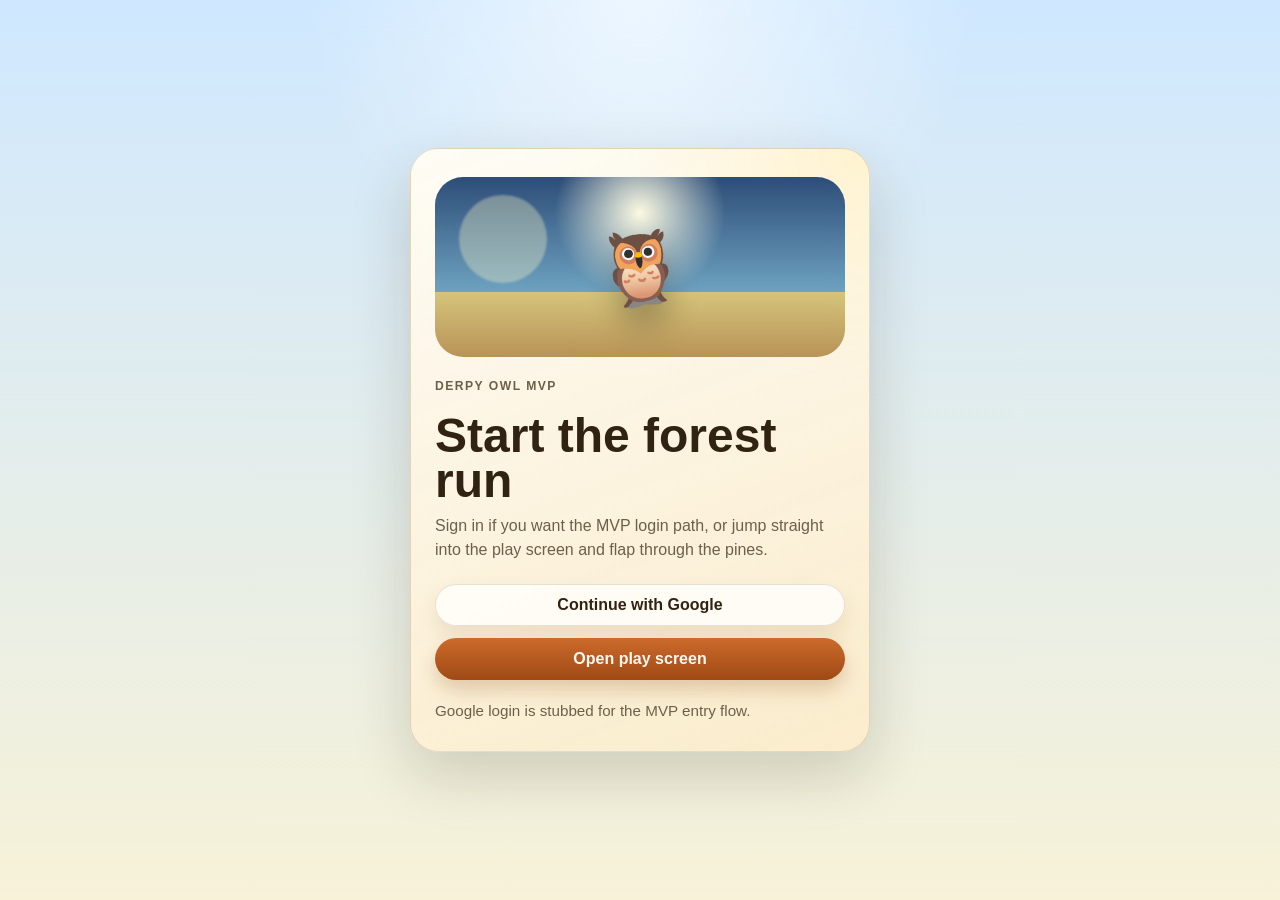
==== commit c8abf59e: "Add Derpy Owl MVP entry flow" ====
--- a/index.html
+++ b/index.html
@@ -8,7 +8,29 @@
   </head>
   <body>
     <main class="shell">
-      <section class="panel">
+      <section class="panel splash-panel" id="splash-screen" aria-labelledby="splash-title">
+        <div class="splash-art" aria-hidden="true">
+          <div class="splash-orb"></div>
+          <div class="splash-owl">🦉</div>
+        </div>
+        <div class="splash-copy">
+          <p class="eyebrow">Derpy Owl MVP</p>
+          <h1 id="splash-title">Start the forest run</h1>
+          <p class="splash-body">
+            Sign in if you want the MVP login path, or jump straight into the play screen and flap through the pines.
+          </p>
+        </div>
+        <div class="splash-actions">
+          <button id="google-login-button" class="google-login-button" type="button">
+            Continue with Google
+          </button>
+          <button id="enter-play-button" type="button">Open play screen</button>
+        </div>
+        <p id="login-status" class="login-status" role="status" aria-live="polite">
+          Google login is stubbed for the MVP entry flow.
+        </p>
+      </section>
+      <section class="panel game-panel is-hidden" id="play-screen">
         <div class="hud">
           <div class="brand">
             <span class="brand-mark">Derpy Owl</span>
@@ -32,7 +54,7 @@
             <p id="overlay-copy">
               Keep the owl airborne, pass the branches, and survive as long as you can.
             </p>
-            <button id="start-button" type="button">Play</button>
+            <button id="start-button" type="button">Start run</button>
           </div>
         </div>
       </section>
--- a/styles.css
+++ b/styles.css
@@ -43,6 +43,94 @@
   backdrop-filter: blur(18px);
 }
 
+.panel.is-hidden {
+  display: none;
+}
+
+.splash-panel {
+  overflow: hidden;
+  display: grid;
+  gap: 22px;
+  padding: 28px 24px;
+  background:
+    radial-gradient(circle at top right, rgba(255, 242, 205, 0.9), transparent 32%),
+    linear-gradient(160deg, rgba(255, 252, 244, 0.96), rgba(251, 236, 202, 0.92));
+}
+
+.splash-art {
+  position: relative;
+  min-height: 180px;
+  display: grid;
+  place-items: center;
+  border-radius: 28px;
+  background:
+    radial-gradient(circle at 50% 20%, rgba(255, 252, 227, 0.98), rgba(255, 252, 227, 0) 34%),
+    linear-gradient(180deg, #2d4d78 0%, #6ea2c0 64%, #d6c47b 64%, #b79357 100%);
+}
+
+.splash-orb {
+  position: absolute;
+  inset: 18px auto auto 24px;
+  width: 88px;
+  height: 88px;
+  border-radius: 999px;
+  background: rgba(255, 248, 198, 0.34);
+  filter: blur(1px);
+}
+
+.splash-owl {
+  position: relative;
+  font-size: 4.5rem;
+  line-height: 1;
+  transform: rotate(-8deg);
+  text-shadow: 0 18px 30px rgba(22, 18, 10, 0.28);
+}
+
+.splash-copy {
+  display: grid;
+  gap: 10px;
+}
+
+.splash-copy h1 {
+  margin: 0;
+  font-size: clamp(2.1rem, 5vw, 3rem);
+  line-height: 0.95;
+}
+
+.splash-body {
+  margin: 0;
+  color: var(--muted);
+  line-height: 1.5;
+  font-size: 1rem;
+}
+
+.splash-actions {
+  display: grid;
+  gap: 12px;
+}
+
+.google-login-button {
+  color: var(--ink);
+  background: rgba(255, 253, 247, 0.95);
+  box-shadow: inset 0 0 0 1px rgba(109, 96, 75, 0.18), 0 10px 20px rgba(136, 65, 17, 0.12);
+}
+
+.google-login-button:hover {
+  filter: none;
+  background: rgba(255, 255, 255, 1);
+}
+
+.login-status {
+  min-height: 1.4em;
+  margin: 0;
+  color: var(--muted);
+  font-size: 0.95rem;
+}
+
+.game-panel {
+  display: block;
+}
+
 .hud {
   display: flex;
   align-items: flex-start;
@@ -159,6 +247,14 @@
     border-radius: 24px;
   }
 
+  .splash-panel {
+    padding: 20px 16px;
+  }
+
+  .splash-art {
+    min-height: 150px;
+  }
+
   .hud {
     align-items: stretch;
     flex-direction: column;
